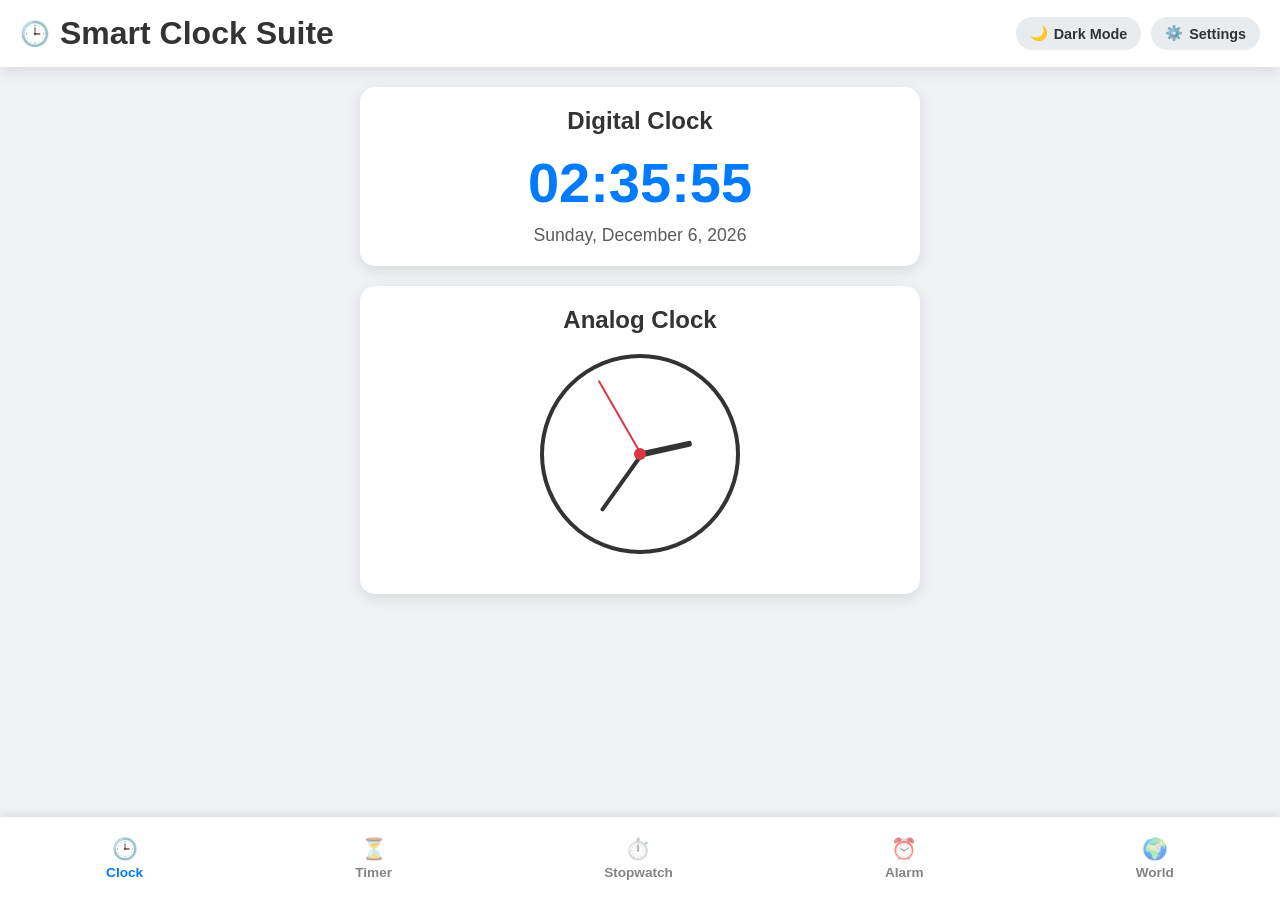
==== Smat-Clock-Watch/index.html @ c7e4394c "first commit" ====
<!DOCTYPE html>
<html lang="en">
<head>
    <meta charset="UTF-8">
    <meta name="viewport" content="width=device-width, initial-scale=1.0">
    <title>Smart Clock Suite</title>
    <link rel="stylesheet" href="style.css">
    <link rel="icon" href="data:,">

</head>
<body>

    <!-- HEADER -->
    <header class="header">
        <div class="logo-box">
            <span>🕒</span>
            <h1>Smart Clock Suite</h1>
        </div>
        <div class="header-actions">
            <button id="themeBtn" title="Toggle Theme" class="fallback-btn">
                <span class="mode-icon">🌙</span> <span class="btn-text">Dark Mode</span>
            </button>
            <button id="settingsBtn" onclick="alert('Settings Coming Soon')" title="Settings" class="fallback-btn">
                <span>⚙️</span> <span class="btn-text">Settings</span>
            </button>
        </div>
    </header>

    <!-- CLOCK PAGE -->
    <section id="clockPage" class="page active">
        <div class="card">
            <h2>Digital Clock</h2>
            <div id="digitalClock" class="digital-clock">00:00:00</div>
            <div id="dateDisplay" class="date-display">Loading...</div>
        </div>

        <div class="card">
            <h2>Analog Clock</h2>
            <div class="analog-clock">
                <div class="hand hour" id="hour"></div>
                <div class="hand minute" id="minute"></div>
                <div class="hand second" id="second"></div>
                <div class="center-dot"></div>
            </div>
        </div>
    </section>

    <!-- TIMER PAGE -->
    <section id="timerPage" class="page">
        <div class="card">
            <h2>Timer</h2>
            <div class="timer-inputs">
                <input type="number" id="hours" placeholder="HH" min="0" max="23">
                <input type="number" id="minutes" placeholder="MM" min="0" max="59">
                <input type="number" id="seconds" placeholder="SS" min="0" max="59">
            </div>
            <select id="timerSound">
                <option value="beep1">🎵 Beep Sound 1</option>
                <option value="beep2">🎵 Beep Sound 2</option>
            </select>
            <div id="timerDisplay" class="big-display">00:00:00</div>
            <div class="button-group">
                <button id="startTimerBtn">Start</button>
                <button id="pauseTimerBtn">Pause</button>
                <button id="resetTimerBtn">Reset</button>
            </div>
            <h3>Recent Timers</h3>
            <div id="recentTimers">No Recent Timers</div>
            <button id="clearRecentBtn">Clear Recent</button>
        </div>
    </section>

    <!-- STOPWATCH PAGE -->
    <section id="stopwatchPage" class="page">
        <div class="card">
            <h2>Stopwatch</h2>
            <div id="stopwatchDisplay" class="big-display">00:00:00:00</div>
            <div class="button-group">
                <button id="startStopwatchBtn">Start</button>
                <button id="pauseStopwatchBtn">Pause</button>
                <button id="resetStopwatchBtn">Reset</button>
                <button id="lapBtn">Lap</button>
            </div>
            <h3>Lap History</h3>
            <div id="lapHistory">No Laps Recorded</div>
        </div>
    </section>

    <!-- WORLD CLOCK PAGE -->
    <section id="worldClockPage" class="page">
        <div class="card">
            <h2>🌍 World Clock</h2>
            <div class="world-time">
                <p>🇮🇳 India: <span id="indiaTime"></span></p>
                <p>🇬🇧 London: <span id="londonTime"></span></p>
                <p>🇺🇸 New York: <span id="newYorkTime"></span></p>
            </div>
        </div>
    </section>

    <!-- ALARM PAGE -->
    <section id="alarmPage" class="page">
        <div class="card">
            <h2>⏰ Alarm</h2>
            <input type="time" id="alarmTime">
            <select id="alarmSound">
                <option value="beep1">🎵 Beep Sound 1</option>
                <option value="beep2">🎵 Beep Sound 2</option>
            </select>
            <div class="button-group">
                <button id="setAlarmBtn">🔔 Set Alarm</button>
                <button id="cancelAlarmBtn">❌ Cancel</button>
                <button onclick="playSystemBeep(440, 0.5)">🔊 Test</button>
            </div>
            <div id="alarmStatus">No Alarm Set</div>
        </div>
    </section>

    <!-- MOBILE NAVIGATION (FIXED WITH SYSTEM EMOJIS) -->
    <nav class="bottom-nav">
        <button class="nav-btn active" onclick="showPage('clockPage', this)">
            <span class="nav-icon">🕒</span>
            <span>Clock</span>
        </button>
        <button class="nav-btn" onclick="showPage('timerPage', this)">
            <span class="nav-icon">⏳</span>
            <span>Timer</span>
        </button>
        <button class="nav-btn" onclick="showPage('stopwatchPage', this)">
            <span class="nav-icon">⏱️</span>
            <span>Stopwatch</span>
        </button>
        <button class="nav-btn" onclick="showPage('alarmPage', this)">
            <span class="nav-icon">⏰</span>
            <span>Alarm</span>
        </button>
        <button class="nav-btn" onclick="showPage('worldClockPage', this)">
            <span class="nav-icon">🌍</span>
            <span>World</span>
        </button>
    </nav>

    <script src="script.js"></script>
</body>
</html>
---- Smat-Clock-Watch/style.css ----
/* Global Variables for Dynamic Theme Management */
:root {
    --bg-color: #f0f2f5;
    --card-bg: #ffffff;
    --text-color: #333333;
    --primary-color: #007bff;
    --accent-color: #e9ecef;
    --shadow: 0 4px 15px rgba(0, 0, 0, 0.1);
}

[data-theme="dark"] {
    --bg-color: #121212;
    --card-bg: #1e1e1e;
    --text-color: #ffffff;
    --primary-color: #375a7f;
    --accent-color: #2b2b2b;
    --shadow: 0 4px 15px rgba(0, 0, 0, 0.5);
}

* {
    margin: 0;
    padding: 0;
    box-sizing: border-box;
    font-family: 'Segoe UI', Tahoma, Geneva, Verdana, sans-serif;
}

body {
    background-color: var(--bg-color);
    color: var(--text-color);
    transition: background 0.3s, color 0.3s;
    padding-bottom: 90px;
}

/* Header Layout */
.header {
    display: flex;
    justify-content: space-between;
    align-items: center;
    padding: 15px 20px;
    background-color: var(--card-bg);
    box-shadow: var(--shadow);
}

.logo-box {
    display: flex;
    align-items: center;
    gap: 10px;
}

.logo-box span { font-size: 1.5rem; }

.header-actions {
    display: flex;
    align-items: center;
    gap: 10px;
}

.header-actions .fallback-btn {
    background-color: var(--accent-color);
    border: none;
    color: var(--text-color);
    padding: 8px 14px;
    border-radius: 20px;
    cursor: pointer;
    display: inline-flex;
    align-items: center;
    gap: 6px;
    font-size: 0.9rem;
    font-weight: 600;
}

/* Page Control Rules */
.page {
    display: none;
    padding: 20px;
    max-width: 600px;
    margin: 0 auto;
}

.page.active {
    display: block;
}

/* Container Cards */
.card {
    background-color: var(--card-bg);
    border-radius: 15px;
    padding: 20px;
    margin-bottom: 20px;
    box-shadow: var(--shadow);
    text-align: center;
}

.card h2 {
    margin-bottom: 15px;
    font-size: 1.5rem;
}

/* Clock Displays */
.digital-clock {
    font-size: 3.5rem;
    font-weight: bold;
    color: var(--primary-color);
    margin-bottom: 10px;
}

.date-display {
    font-size: 1.1rem;
    opacity: 0.8;
}

/* Analog UI Element styling */
.analog-clock {
    width: 200px;
    height: 200px;
    border: 4px solid var(--text-color);
    border-radius: 50%;
    margin: 20px auto;
    position: relative;
}

.hand {
    position: absolute;
    bottom: 50%;
    left: 50%;
    transform-origin: bottom;
    background-color: var(--text-color);
    border-top-left-radius: 10px;
    border-top-right-radius: 10px;
    transform: translateX(-50%);
}

.hour { width: 6px; height: 50px; }
.minute { width: 4px; height: 70px; }
.second { width: 2px; height: 85px; background-color: #dc3545; }

.center-dot {
    width: 12px;
    height: 12px;
    background-color: #dc3545;
    border-radius: 50%;
    position: absolute;
    top: 50%;
    left: 50%;
    transform: translate(-50%, -50%);
}

/* Generic Timers & Controls */
.big-display {
    font-size: 3rem;
    font-weight: bold;
    margin: 20px 0;
}

.timer-inputs {
    display: flex;
    justify-content: center;
    gap: 10px;
    margin-bottom: 15px;
}

.timer-inputs input, select, input[type="time"] {
    padding: 10px;
    border: 1px solid #ccc;
    border-radius: 5px;
    text-align: center;
    background: var(--card-bg);
    color: var(--text-color);
    font-size: 1rem;
}

.timer-inputs input { width: 65px; }

select, input[type="time"] {
    width: 100%;
    max-width: 200px;
    margin: 8px auto;
    display: block;
}

.button-group {
    display: flex;
    justify-content: center;
    gap: 10px;
    margin: 15px 0;
}

button {
    padding: 10px 20px;
    border: none;
    border-radius: 5px;
    background-color: var(--primary-color);
    color: white;
    font-weight: bold;
    cursor: pointer;
    transition: opacity 0.2s;
}

button:hover { opacity: 0.9; }

#recentTimers, #lapHistory, #alarmStatus {
    background-color: var(--accent-color);
    padding: 10px;
    border-radius: 5px;
    margin: 10px 0;
    max-height: 150px;
    overflow-y: auto;
    font-size: 0.9rem;
}

.world-time p {
    font-size: 1.2rem;
    margin: 12px 0;
    display: flex;
    justify-content: space-between;
    padding: 0 20px;
}

/* Bottom Tab Bar Layout */
.bottom-nav {
    position: fixed;
    bottom: 0;
    left: 0;
    width: 100%;
    background-color: var(--card-bg);
    display: flex;
    justify-content: space-around;
    padding: 10px 0;
    box-shadow: 0 -2px 10px rgba(0,0,0,0.1);
    z-index: 100;
}

.nav-btn {
    background: none;
    border: none;
    color: var(--text-color);
    display: flex;
    flex-direction: column;
    align-items: center;
    font-size: 0.85rem;
    cursor: pointer;
    opacity: 0.6;
}

.nav-icon {
    font-size: 1.3rem;
    margin-bottom: 4px;
}

.nav-btn.active { color: #007bff; opacity: 1; font-weight: bold; }
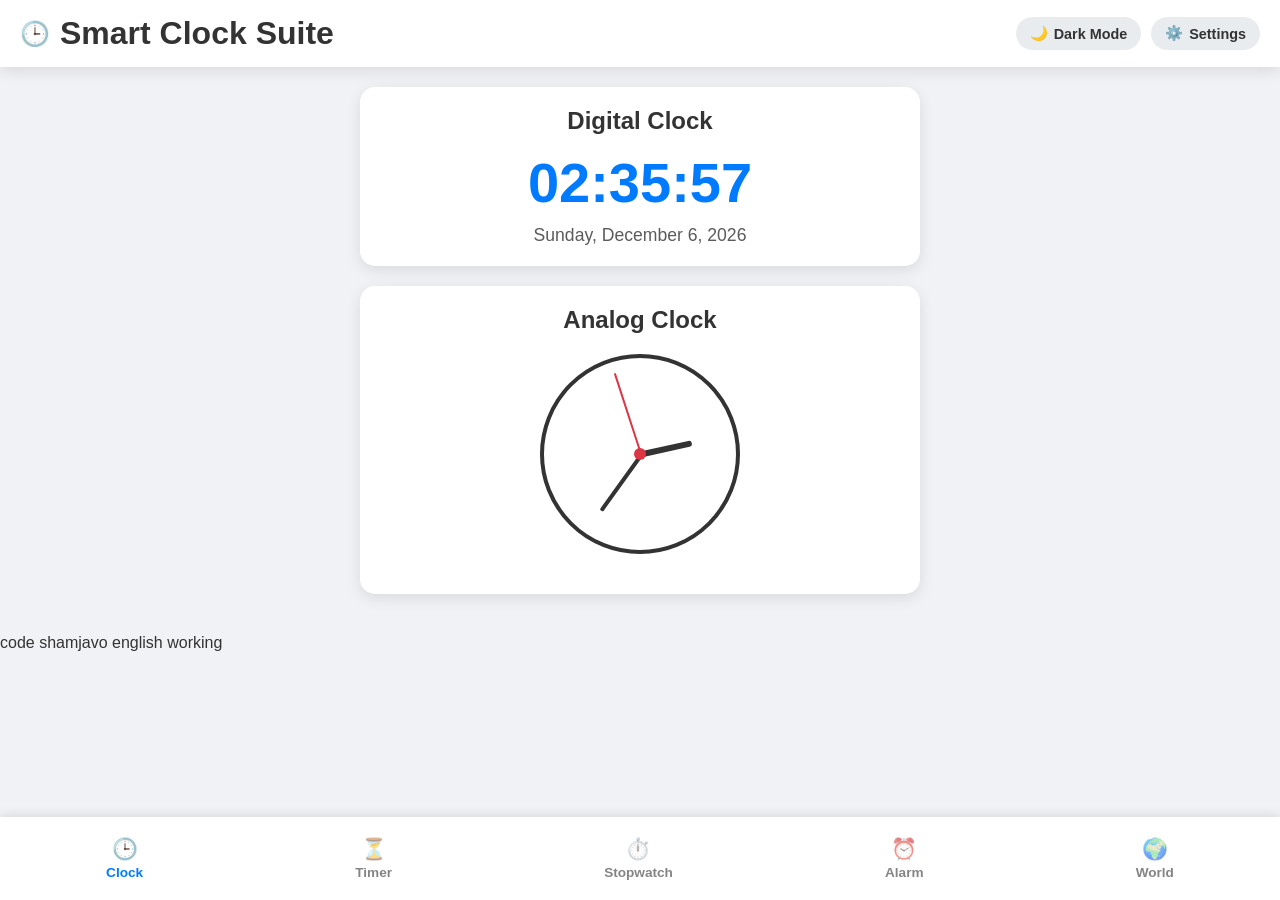
==== commit d4c30211: "fix pages" ====
--- a/Smat-Clock-Watch/index.html
+++ b/Smat-Clock-Watch/index.html
@@ -142,4 +142,4 @@
 
     <script src="script.js"></script>
 </body>
-</html>
+</html> code shamjavo english working 
